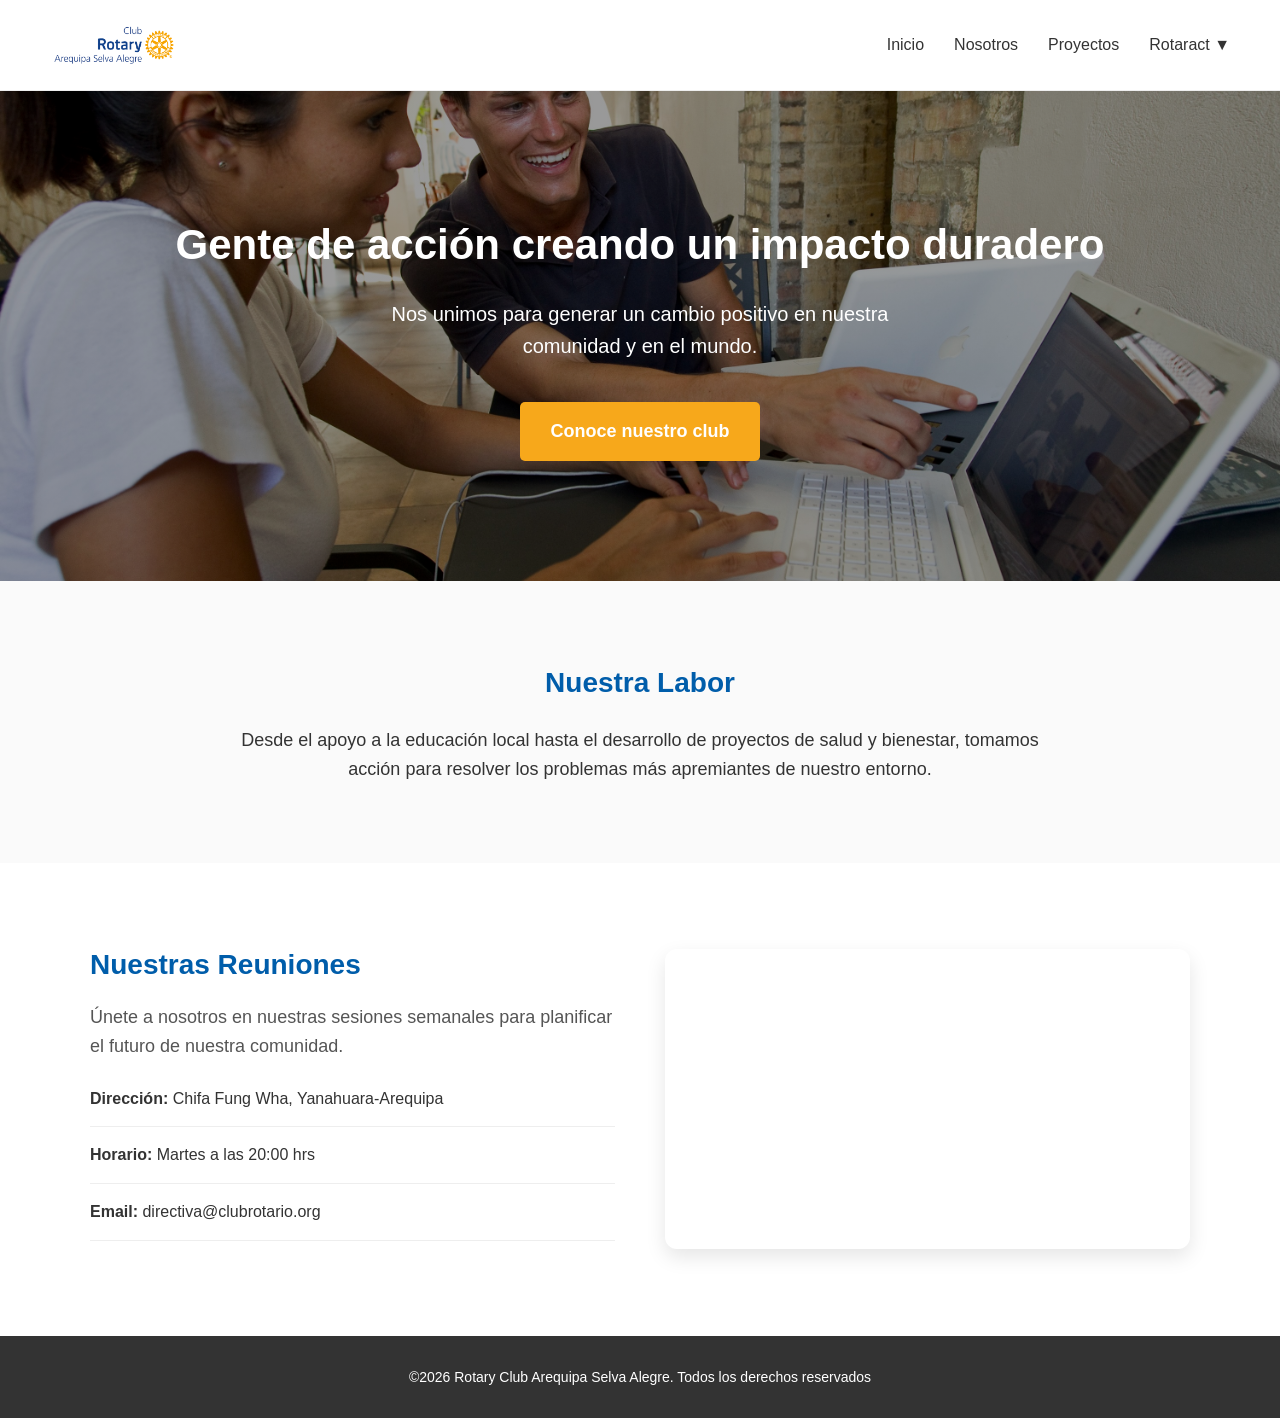
==== index.html @ f09d27ba "Add files via upload" ====
<!doctype html>
<html lang="es">
<head>
	<meta charset="utf-8">
	<meta name="viewport" content="width=device-width, initial-scale=1.0">
	<title>Rotary Club Arequipa Selva Alegre</title>
	<link rel="stylesheet" href="estilos.css">
</head>
<body>
	<header>
        <div class="logo">
            <a href="index.html">
                <img src="logo.png" alt="Logo Rotary Club Arequipa Selva Alegre">
            </a>
        </div>
        
        <input type="checkbox" id="menu-toggle" class="menu-toggle">
        <label for="menu-toggle" class="menu-icono">&#9776;</label>

        <nav>
            <ul>
                <li><a href="index.html">Inicio</a></li>
                <li><a href="nosotros.html">Nosotros</a></li>
                <li><a href="proyectos.html">Proyectos</a></li>
                
                <li class="dropdown">
                    <a href="#" class="dropbtn">Rotaract ▼</a>
                    <div class="dropdown-content">
                        <a href="rotaract-sa.html">Rotaract Selva Alegre</a>
                        <a href="rotaract-ak.html">Rotaract Arch Klumph</a>
                    </div>
                </li>
                
            </ul>
        </nav>
    </header>
	
	<main>
		<section class="hero">
			<h2>Gente de acción creando un impacto duradero</h2>
			<p>Nos unimos para generar un cambio positivo en nuestra comunidad y en el mundo.</p>
			<a href="nosotros.html" class="boton-primario">Conoce nuestro club</a>
		</section>
		<section class="resumen-labor">
			<h3>Nuestra Labor</h3>
			<p>Desde el apoyo a la educación local hasta el desarrollo de proyectos de salud y bienestar, tomamos acción para resolver los problemas más apremiantes de nuestro entorno.</p>
		</section>
		
		<section class="reuniones-inicio">
            <div class="contenedor-reuniones">
                
                <div class="datos-reunion">
                    <h3>Nuestras Reuniones</h3>
                  <p>Únete a nosotros en nuestras sesiones semanales para planificar el futuro de nuestra comunidad.</p>
<ul class="lista-datos-inicio">
          <li><strong>Dirección:</strong> Chifa Fung Wha, Yanahuara-Arequipa</li>
                        <li><strong>Horario:</strong> Martes a las 20:00 hrs</li>
                        <li><strong>Email:</strong> directiva@clubrotario.org</li>
                    </ul>
                </div>

                <div class="mapa-reunion">
                    <iframe src="https://www.google.com/maps/embed?pb=!1m18!1m12!1m3!1d239.22217844547308!2d-71.54793683254087!3d-16.3966232!2m3!1f0!2f0!3f0!3m2!1i1024!2i768!4f13.1!3m3!1m2!1s0x91424a5d5d6b7345%3A0x1a4f8e66a132d18f!2sChifa%20Fung%20Wha!5e0!3m2!1ses!2spe!4v1776012396137!5m2!1ses!2spe" width="100%" height="300" style="border:0;" allowfullscreen="" loading="lazy" referrerpolicy="no-referrer-when-downgrade"></iframe>
                </div>

            </div>
        </section>
	</main>
	
	<footer>
		<p>&copy;2026 Rotary Club Arequipa Selva Alegre. Todos los derechos reservados</p>
	</footer>
</body>
</html>
---- estilos.css ----
/* =========================================
   1. GLOBALES Y COMPONENTES BASE
   ========================================= */
* {
    margin: 0;
    padding: 0;
    box-sizing: border-box;
}

body {
    font-family: 'Helvetica Neue', Arial, sans-serif;
    color: #333333;
    background-color: #FFFFFF;
    line-height: 1.6;
}

/* Botón principal reutilizable en cualquier página */
.boton-primario {
    display: inline-block;
    background-color: #F7A81B; 
    color: #FFFFFF;
    text-decoration: none;
    padding: 15px 30px;
    font-size: 18px;
    font-weight: bold;
    border-radius: 5px;
    transition: background-color 0.3s;
}

.boton-primario:hover {
    background-color: #d98f14;
}

/* =========================================
   2. ENCABEZADO Y NAVEGACIÓN (Diseño PC)
   ========================================= */
header {
    background-color: #FFFFFF;
    padding: 20px 50px;
    display: flex;
    justify-content: space-between;
    align-items: center;
    border-bottom: 1px solid #EEEEEE;
}

.logo img {
    max-height: 50px;
    width: auto;
    display: block;
    transition: transform 0.3s ease;
}

.logo img:hover {
    transform: scale(1.05);
}

/* Menú principal */
nav ul {
    list-style: none;
    display: flex;
    gap: 30px;
}

nav ul li a {
    text-decoration: none;
    color: #333333;
    font-size: 16px;
    font-weight: 500;
    transition: color 0.3s;
}

nav ul li a:hover {
    color: #005DAA;
}

/* Menú Desplegable (Rotaract) */
.dropdown {
    position: relative;
    display: inline-block;
}

.dropbtn {
    cursor: pointer;
}

.dropdown-content {
    display: none;
    position: absolute;
    background-color: #FFFFFF;
    min-width: 240px;
    box-shadow: 0px 8px 20px rgba(0,0,0,0.1);
    border-radius: 8px;
    z-index: 10;
    top: 100%;
    left: 0;
    overflow: hidden;
}

.dropdown-content a {
    color: #333333;
    padding: 15px 20px;
    text-decoration: none;
    display: block;
    border-bottom: 1px solid #EEEEEE;
    font-size: 15px;
}

.dropdown-content a:hover {
    background-color: #F9F9F9;
    color: #005DAA;
}

.dropdown:hover .dropdown-content {
    display: block;
}

/* Ocultar elementos del menú hamburguesa en PC */
.menu-toggle {
    display: none !important; 
}

.menu-icono {
    display: none;
    font-size: 28px;
    cursor: pointer;
    color: #005DAA;
}

/* =========================================
   3. SECCIONES: PÁGINA DE INICIO
   ========================================= */
.hero {
    background-image: linear-gradient(rgba(0,0,0,0.4), rgba(0,0,0,0.4)), url('20110217_HT_014.JPG'); 
    background-size: cover;
    background-position: center;
    background-repeat: no-repeat;
    background-attachment: scroll;
    color: #FFFFFF;
    text-align: center;
    padding: 120px 20px;
}

.hero h2 {
    font-size: 42px;
    margin-bottom: 20px;
}

.hero p {
    font-size: 20px;
    margin-bottom: 40px;
    max-width: 600px;
    margin-left: auto;
    margin-right: auto;
}

.resumen-labor {
    text-align: center;
    padding: 80px 20px;
    background-color: #FAFAFA;
}

.resumen-labor h3 {
    color: #005DAA;
    font-size: 28px;
    margin-bottom: 20px;
}

.resumen-labor p {
    max-width: 800px;
    margin: 0 auto;
    font-size: 18px;
}

.reuniones-inicio {
    padding: 80px 20px;
    background-color: #FFFFFF;
}

.contenedor-reuniones {
    display: flex;
    gap: 50px;
    max-width: 1100px;
    margin: 0 auto;
    align-items: center;
}

.datos-reunion, .mapa-reunion {
    flex: 1;
}

.datos-reunion h3 {
    color: #005DAA;
    font-size: 28px;
    margin-bottom: 15px;
}

.datos-reunion p {
    font-size: 18px;
    color: #555555;
    margin-bottom: 25px;
}

.lista-datos-inicio {
    list-style: none;
}

.lista-datos-inicio li {
    font-size: 16px;
    color: #333333;
    margin-bottom: 15px;
    padding-bottom: 15px;
    border-bottom: 1px solid #EEEEEE;
}

.mapa-reunion iframe {
    border-radius: 12px;
    box-shadow: 0 8px 20px rgba(0,0,0,0.1);
    display: block;
}

/* =========================================
   4. SECCIONES: NOSOTROS Y ROTARACT
   ========================================= */
.encabezado-interno {
    background-color: #005DAA;
    color: #FFFFFF;
    text-align: center;
    padding: 60px 20px;
}

.encabezado-interno h2 {
    font-size: 36px;
    margin-bottom: 10px;
}

.contenido-texto {
    display: flex;
    gap: 50px;
    max-width: 1100px;
    margin: 60px auto;
    padding: 0 20px;
    align-items: center;
}

.columna {
    flex: 1;
}

.columna h3 {
    color: #005DAA;
    font-size: 28px;
    margin-bottom: 20px;
}

.columna p {
    font-size: 18px;
    margin-bottom: 20px;
    color: #555555;
}

.columna img {
    width: 100%;
    height: auto;
    border-radius: 8px;
    box-shadow: 0 10px 20px rgba(0,0,0,0.05);
}

/* =========================================
   5. SECCIONES: PROYECTOS (Cuadrícula)
   ========================================= */
.contenedor-proyectos {
    display: grid;
    grid-template-columns: repeat(auto-fit, minmax(300px, 1fr)); 
    gap: 40px;
    max-width: 1200px;
    margin: 60px auto;
    padding: 0 20px;
}

.tarjeta-proyecto {
    background-color: #FFFFFF;
    border-radius: 10px;
    overflow: hidden;
    box-shadow: 0 5px 15px rgba(0,0,0,0.08);
    transition: transform 0.3s ease, box-shadow 0.3s ease;
}

.tarjeta-proyecto:hover {
    transform: translateY(-10px);
    box-shadow: 0 15px 30px rgba(0,0,0,0.15);
}

.tarjeta-proyecto img {
    width: 100%;
    height: 220px;
    object-fit: cover;
    border-bottom: 4px solid #005DAA;
}

.info-proyecto {
    padding: 30px 25px;
}

.etiqueta-area {
    display: inline-block;
    background-color: #F7A81B;
    color: #FFFFFF;
    font-size: 12px;
    font-weight: bold;
    padding: 6px 12px;
    border-radius: 20px;
    text-transform: uppercase;
    letter-spacing: 1px;
    margin-bottom: 15px;
}

.info-proyecto h3 {
    color: #005DAA;
    font-size: 22px;
    margin-bottom: 15px;
    line-height: 1.3;
}

.info-proyecto p {
    color: #555555;
    font-size: 16px;
}

/* =========================================
   6. SECCIONES: CONTACTO (Histórico)
   ========================================= */
.contenedor-contacto {
    display: flex;
    gap: 60px;
    max-width: 1000px;
    margin: 80px auto;
    padding: 0 20px;
}

.info-contacto, .formulario-contacto {
    flex: 1;
}

.info-contacto h3 {
    color: #005DAA;
    font-size: 28px;
    margin-bottom: 20px;
}

.info-contacto p {
    font-size: 18px;
    color: #555555;
    margin-bottom: 30px;
}

.lista-datos {
    list-style: none;
}

.lista-datos li {
    font-size: 16px;
    color: #333333;
    margin-bottom: 15px;
    padding-bottom: 15px;
    border-bottom: 1px solid #EEEEEE;
}

.formulario-contacto {
    background-color: #FAFAFA;
    padding: 40px;
    border-radius: 10px;
    box-shadow: 0 5px 15px rgba(0,0,0,0.05);
}

.grupo-campo {
    margin-bottom: 25px;
}

.grupo-campo label {
    display: block;
    font-size: 14px;
    font-weight: bold;
    color: #333333;
    margin-bottom: 8px;
}

.grupo-campo input, 
.grupo-campo textarea {
    width: 100%;
    padding: 12px 15px;
    border: 1px solid #DDDDDD;
    border-radius: 5px;
    font-family: 'Helvetica Neue', Arial, sans-serif;
    font-size: 16px;
    color: #333333;
    transition: border-color 0.3s ease;
}

.grupo-campo input:focus, 
.grupo-campo textarea:focus {
    outline: none;
    border-color: #005DAA;
}

.formulario-contacto button {
    width: 100%;
    cursor: pointer;
    border: none;
    padding: 18px;
}

/* =========================================
   7. PIE DE PÁGINA
   ========================================= */
footer {
    text-align: center;
    padding: 30px 20px;
    background-color: #333333;
    color: #FFFFFF;
    font-size: 14px;
}


/* =========================================
   8. DISEÑO RESPONSIVO (SIEMPRE AL FINAL)
   ========================================= */

/* A. Ajustes para Tablets (Max 768px) */
@media (max-width: 768px) {
    .contenido-texto {
        flex-direction: column;
        gap: 30px;
    }
}

/* B. Ajustes para Celulares (Max 600px) */
@media (max-width: 600px) {
    
    /* Encabezado y Menú Hamburguesa */
    header {
        flex-wrap: wrap;
        padding: 15px 20px;
    }

    .menu-icono {
        display: block; 
    }

    nav {
        display: none !important; 
        width: 100%; 
        margin-top: 15px;
    }

    .menu-toggle:checked ~ nav {
        display: block !important; 
    }

    nav ul {
        flex-direction: column; 
        gap: 0;
    }

    nav ul li a {
        display: block;
        padding: 15px;
        background-color: #F9F9F9;
        border-bottom: 1px solid #EEEEEE;
        text-align: center;
    }

    /* Submenú Desplegable en Móvil */
    .dropdown-content {
        position: relative; 
        box-shadow: none;
        background-color: #F1F1F1; 
        width: 100%;
    }
    .dropdown:hover .dropdown-content {
        display: block; 
    }

    /* Ajustes generales de texto y espacios */
    .hero { padding: 60px 20px; }
    .hero h2 { font-size: 30px; }
    .hero p { font-size: 16px; }
    
    .encabezado-interno { padding: 40px 20px; }
    .encabezado-interno h2 { font-size: 26px; }
    
    .contenedor-contacto { flex-direction: column; gap: 40px; margin: 40px auto; }
    .formulario-contacto { padding: 20px; }
    
    .contenedor-reuniones {
        flex-direction: column; 
        gap: 40px;
    }
}
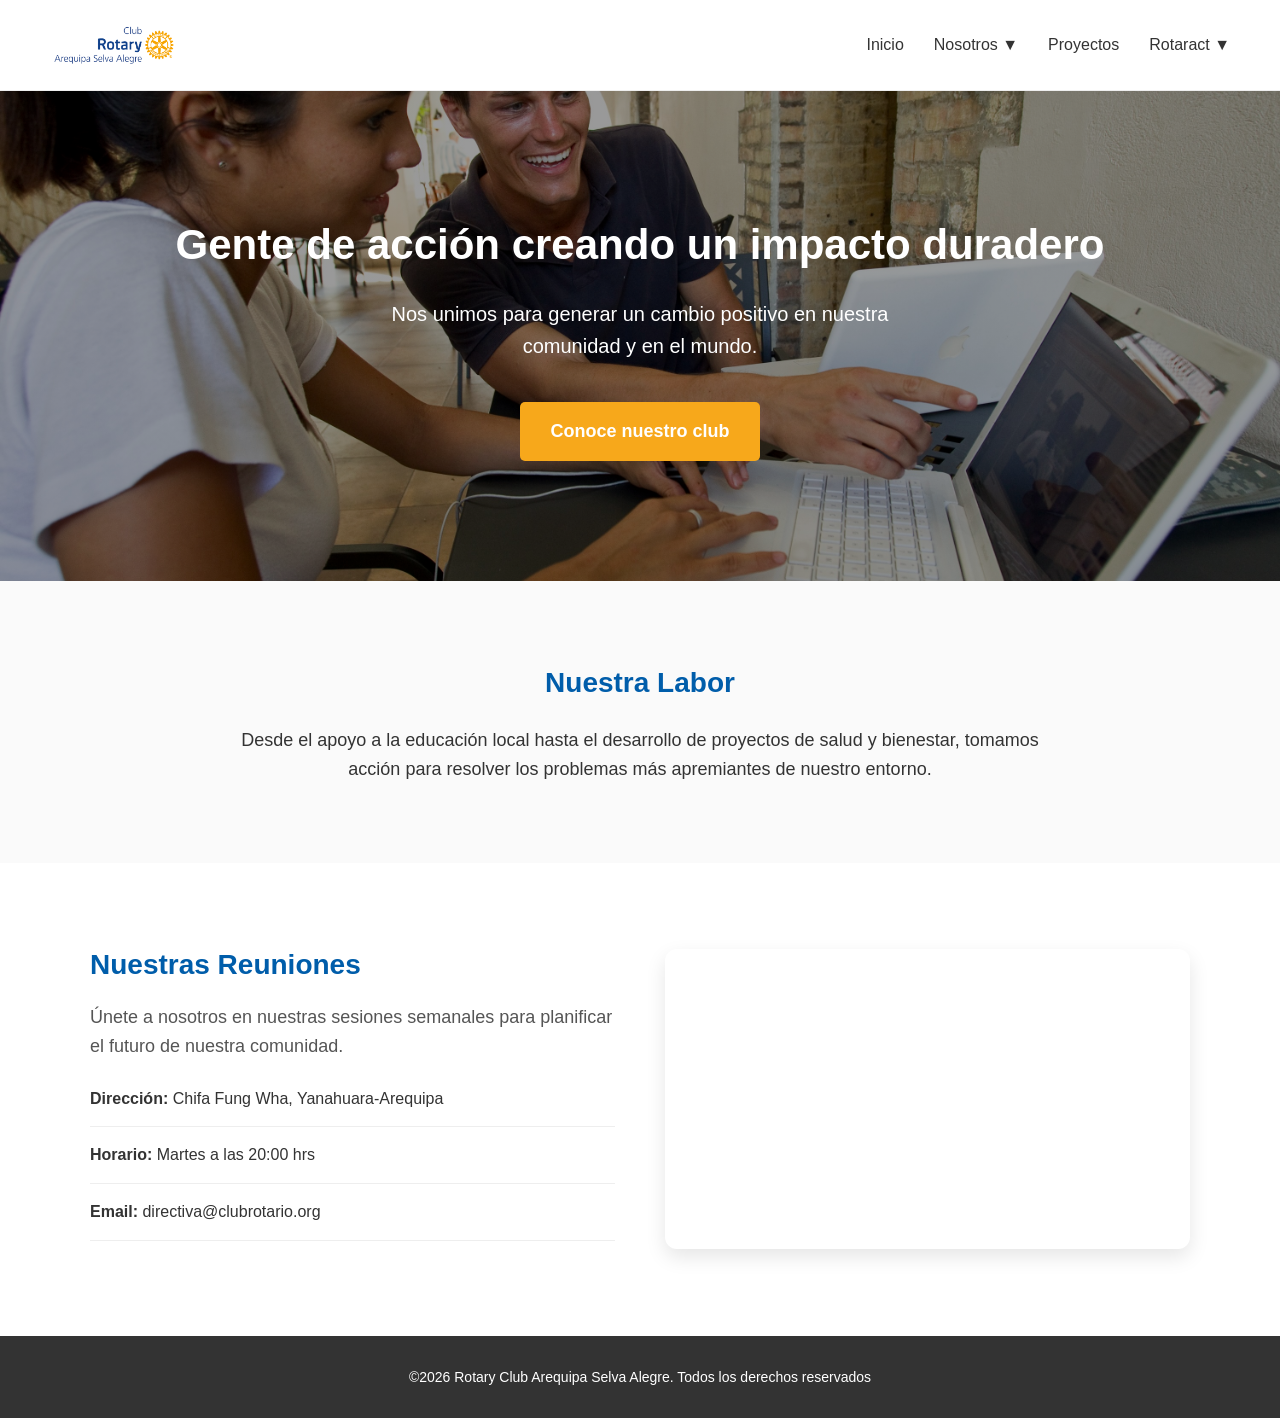
==== commit b4bef26d: "Add files via upload" ====
--- a/index.html
+++ b/index.html
@@ -18,21 +18,28 @@
         <label for="menu-toggle" class="menu-icono">&#9776;</label>
 
         <nav>
-            <ul>
-                <li><a href="index.html">Inicio</a></li>
-                <li><a href="nosotros.html">Nosotros</a></li>
-                <li><a href="proyectos.html">Proyectos</a></li>
-                
-                <li class="dropdown">
-                    <a href="#" class="dropbtn">Rotaract ▼</a>
-                    <div class="dropdown-content">
-                        <a href="rotaract-sa.html">Rotaract Selva Alegre</a>
-                        <a href="rotaract-ak.html">Rotaract Arch Klumph</a>
-                    </div>
-                </li>
-                
-            </ul>
-        </nav>
+    <ul>
+        <li><a href="index.html">Inicio</a></li>
+        
+        <li class="dropdown">
+            <a href="#" class="dropbtn">Nosotros ▼</a>
+            <div class="dropdown-content">
+                <a href="nosotros.html">Nuestra Historia</a>
+                <a href="hall-presidentes.html">Hall de Presidentes</a>
+            </div>
+        </li>
+
+        <li><a href="proyectos.html">Proyectos</a></li>
+        
+        <li class="dropdown">
+            <a href="#" class="dropbtn">Rotaract ▼</a>
+            <div class="dropdown-content">
+                <a href="rotaract-sa.html">Rotaract Selva Alegre</a>
+                <a href="rotaract-ak.html">Rotaract Arch Klumph</a>
+            </div>
+        </li>
+    </ul>
+</nav>
     </header>
 	
 	<main>
--- a/estilos.css
+++ b/estilos.css
@@ -73,7 +73,7 @@
     color: #005DAA;
 }
 
-/* Menú Desplegable (Rotaract) */
+/* Menú Desplegable */
 .dropdown {
     position: relative;
     display: inline-block;
@@ -83,17 +83,27 @@
     cursor: pointer;
 }
 
+/* Estilo base para todos los desplegables */
 .dropdown-content {
     display: none;
     position: absolute;
     background-color: #FFFFFF;
-    min-width: 240px;
+    min-width: 220px;
     box-shadow: 0px 8px 20px rgba(0,0,0,0.1);
     border-radius: 8px;
     z-index: 10;
     top: 100%;
+    overflow: hidden;
+}
+
+/* El primero (Nosotros) se alinea a la izquierda de su botón */
+.dropdown:nth-of-type(1) .dropdown-content {
     left: 0;
-    overflow: hidden;
+}
+
+/* El último (Rotaract) se alinea a la derecha de su botón para no salirse de la pantalla */
+.dropdown:last-of-type .dropdown-content {
+    right: 0;
 }
 
 .dropdown-content a {
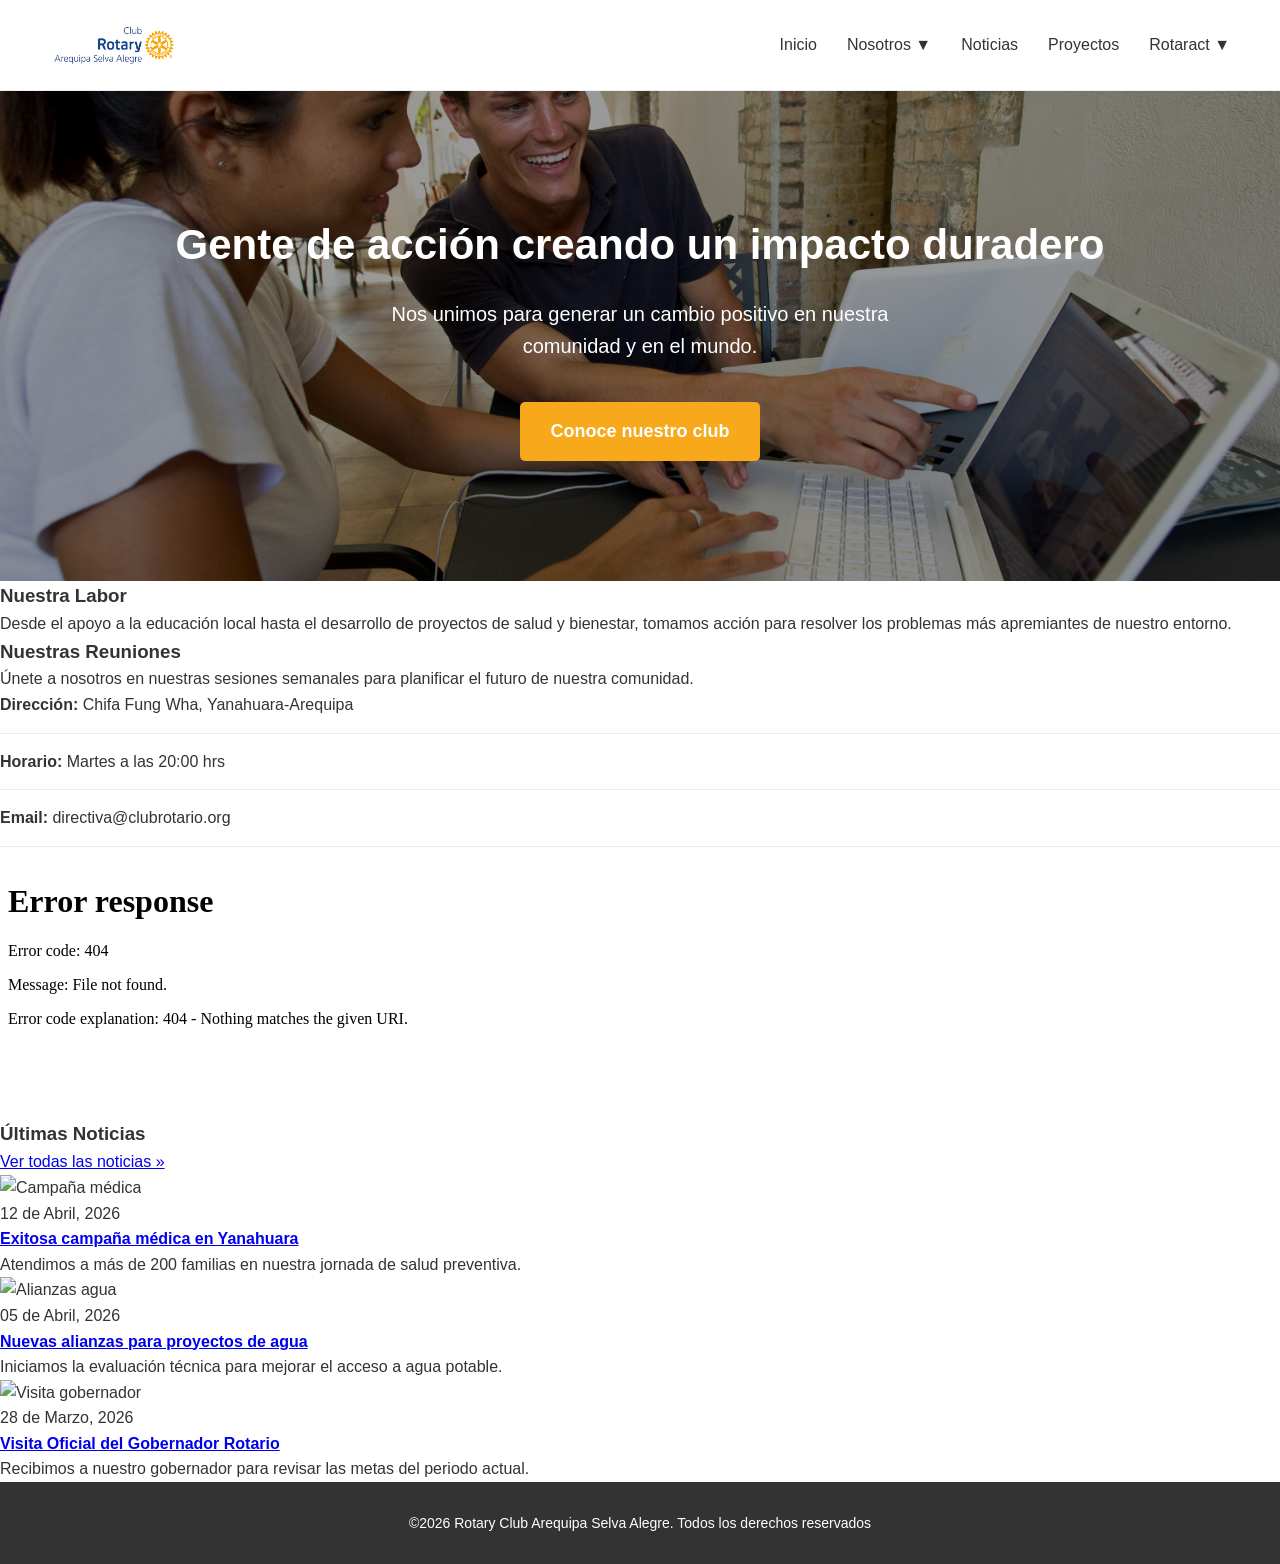
==== commit a79293c1: "Add files via upload" ====
--- a/index.html
+++ b/index.html
@@ -15,31 +15,31 @@
         </div>
         
         <input type="checkbox" id="menu-toggle" class="menu-toggle">
-        <label for="menu-toggle" class="menu-icono">&#9776;</label>
+        <label for="menu-toggle" class="menu-icono">☰</label>
 
         <nav>
-    <ul>
-        <li><a href="index.html">Inicio</a></li>
-        
-        <li class="dropdown">
-            <a href="#" class="dropbtn">Nosotros ▼</a>
-            <div class="dropdown-content">
-                <a href="nosotros.html">Nuestra Historia</a>
-                <a href="hall-presidentes.html">Hall de Presidentes</a>
-            </div>
-        </li>
-
-        <li><a href="proyectos.html">Proyectos</a></li>
-        
-        <li class="dropdown">
-            <a href="#" class="dropbtn">Rotaract ▼</a>
-            <div class="dropdown-content">
-                <a href="rotaract-sa.html">Rotaract Selva Alegre</a>
-                <a href="rotaract-ak.html">Rotaract Arch Klumph</a>
-            </div>
-        </li>
-    </ul>
-</nav>
+            <ul>
+                <li><a href="index.html">Inicio</a></li>
+                
+                <li class="dropdown">
+                    <a href="#" class="dropbtn">Nosotros ▼</a>
+                    <div class="dropdown-content">
+                        <a href="nosotros.html">Nuestra Historia</a>
+                        <a href="hall-presidentes.html">Hall de Presidentes</a>
+                    </div>
+                </li>
+                <li><a href="noticias.html">Noticias</a></li>
+                <li><a href="proyectos.html">Proyectos</a></li>
+                
+                <li class="dropdown">
+                    <a href="#" class="dropbtn">Rotaract ▼</a>
+                    <div class="dropdown-content">
+                        <a href="rotaract-sa.html">Rotaract Selva Alegre</a>
+                        <a href="rotaract-ak.html">Rotaract Arch Klumph</a>
+                    </div>
+                </li>
+            </ul>
+        </nav>
     </header>
 	
 	<main>
@@ -48,34 +48,75 @@
 			<p>Nos unimos para generar un cambio positivo en nuestra comunidad y en el mundo.</p>
 			<a href="nosotros.html" class="boton-primario">Conoce nuestro club</a>
 		</section>
-		<section class="resumen-labor">
-			<h3>Nuestra Labor</h3>
-			<p>Desde el apoyo a la educación local hasta el desarrollo de proyectos de salud y bienestar, tomamos acción para resolver los problemas más apremiantes de nuestro entorno.</p>
+
+		<section class="seccion-dividida">
+			
+			<aside class="columna-izq">
+				
+				<div class="bloque-info">
+					<h3>Nuestra Labor</h3>
+					<p>Desde el apoyo a la educación local hasta el desarrollo de proyectos de salud y bienestar, tomamos acción para resolver los problemas más apremiantes de nuestro entorno.</p>
+				</div>
+				
+				<div class="bloque-info">
+					<h3>Nuestras Reuniones</h3>
+					<p>Únete a nosotros en nuestras sesiones semanales para planificar el futuro de nuestra comunidad.</p>
+					<ul class="lista-datos-inicio">
+						<li><strong>Dirección:</strong> Chifa Fung Wha, Yanahuara-Arequipa</li>
+						<li><strong>Horario:</strong> Martes a las 20:00 hrs</li>
+						<li><strong>Email:</strong> directiva@clubrotario.org</li>
+					</ul>
+					<div class="mapa-pequeno">
+						<iframe src="TU_CODIGO_DE_GOOGLE_MAPS_AQUÍ" width="100%" height="250" style="border:0;" allowfullscreen="" loading="lazy" referrerpolicy="no-referrer-when-downgrade"></iframe>
+					</div>
+				</div>
+
+			</aside>
+
+			<div class="columna-der">
+				
+				<div class="encabezado-noticias">
+					<h3>Últimas Noticias</h3>
+					<a href="noticias.html" class="enlace-ver-mas">Ver todas las noticias »</a>
+				</div>
+				
+				<div class="lista-noticias-inicio">
+					
+					<article class="tarjeta-noticia-horizontal">
+						<img src="imagenes/noticia1.jpg" alt="Campaña médica">
+						<div class="info-noticia">
+							<span class="fecha-noticia">12 de Abril, 2026</span>
+							<h4><a href="noticias.html">Exitosa campaña médica en Yanahuara</a></h4>
+							<p>Atendimos a más de 200 familias en nuestra jornada de salud preventiva.</p>
+						</div>
+					</article>
+
+					<article class="tarjeta-noticia-horizontal">
+						<img src="imagenes/noticia2.jpg" alt="Alianzas agua">
+						<div class="info-noticia">
+							<span class="fecha-noticia">05 de Abril, 2026</span>
+							<h4><a href="noticias.html">Nuevas alianzas para proyectos de agua</a></h4>
+							<p>Iniciamos la evaluación técnica para mejorar el acceso a agua potable.</p>
+						</div>
+					</article>
+
+                    <article class="tarjeta-noticia-horizontal">
+						<img src="imagenes/noticia3.jpg" alt="Visita gobernador">
+						<div class="info-noticia">
+							<span class="fecha-noticia">28 de Marzo, 2026</span>
+							<h4><a href="noticias.html">Visita Oficial del Gobernador Rotario</a></h4>
+							<p>Recibimos a nuestro gobernador para revisar las metas del periodo actual.</p>
+						</div>
+					</article>
+
+				</div>
+			</div>
+			
 		</section>
-		
-		<section class="reuniones-inicio">
-            <div class="contenedor-reuniones">
-                
-                <div class="datos-reunion">
-                    <h3>Nuestras Reuniones</h3>
-                  <p>Únete a nosotros en nuestras sesiones semanales para planificar el futuro de nuestra comunidad.</p>
-<ul class="lista-datos-inicio">
-          <li><strong>Dirección:</strong> Chifa Fung Wha, Yanahuara-Arequipa</li>
-                        <li><strong>Horario:</strong> Martes a las 20:00 hrs</li>
-                        <li><strong>Email:</strong> directiva@clubrotario.org</li>
-                    </ul>
-                </div>
-
-                <div class="mapa-reunion">
-                    <iframe src="https://www.google.com/maps/embed?pb=!1m18!1m12!1m3!1d239.22217844547308!2d-71.54793683254087!3d-16.3966232!2m3!1f0!2f0!3f0!3m2!1i1024!2i768!4f13.1!3m3!1m2!1s0x91424a5d5d6b7345%3A0x1a4f8e66a132d18f!2sChifa%20Fung%20Wha!5e0!3m2!1ses!2spe!4v1776012396137!5m2!1ses!2spe" width="100%" height="300" style="border:0;" allowfullscreen="" loading="lazy" referrerpolicy="no-referrer-when-downgrade"></iframe>
-                </div>
-
-            </div>
-        </section>
 	</main>
 	
 	<footer>
-		<p>&copy;2026 Rotary Club Arequipa Selva Alegre. Todos los derechos reservados</p>
+		<p>©2026 Rotary Club Arequipa Selva Alegre. Todos los derechos reservados</p>
 	</footer>
 </body>
-</html>
+</html>
--- a/estilos.css
+++ b/estilos.css
@@ -99,11 +99,13 @@
 /* El primero (Nosotros) se alinea a la izquierda de su botón */
 .dropdown:nth-of-type(1) .dropdown-content {
     left: 0;
+    right: auto;
 }
 
 /* El último (Rotaract) se alinea a la derecha de su botón para no salirse de la pantalla */
 .dropdown:last-of-type .dropdown-content {
     right: 0;
+    left: auto;
 }
 
 .dropdown-content a {
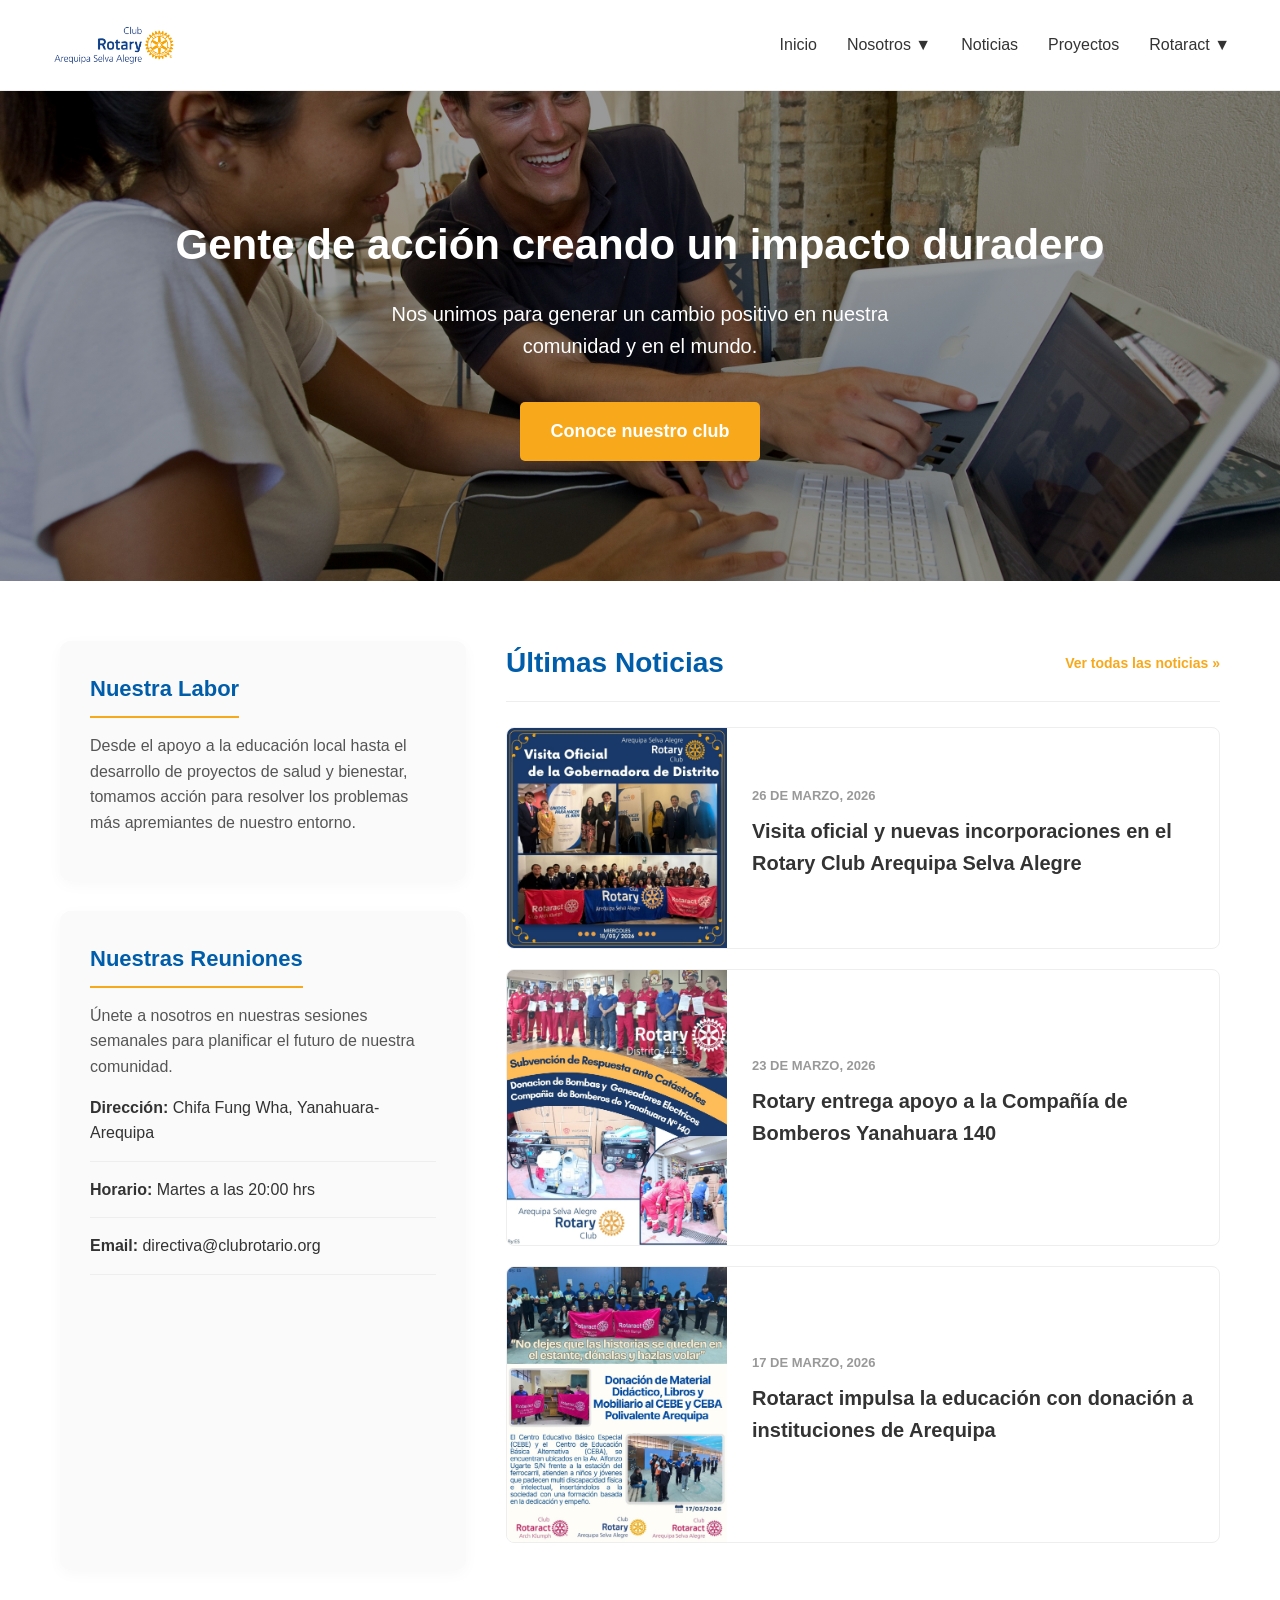
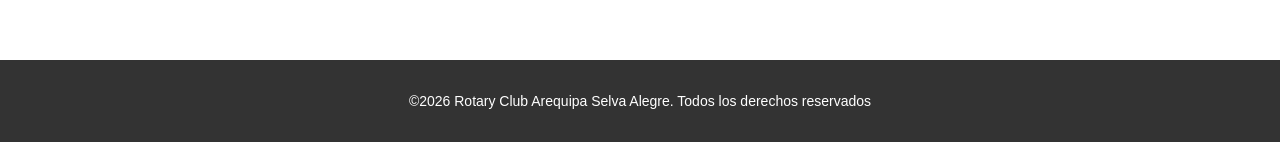
==== commit cceb3f70: "Add files via upload" ====
--- a/index.html
+++ b/index.html
@@ -67,7 +67,7 @@
 						<li><strong>Email:</strong> directiva@clubrotario.org</li>
 					</ul>
 					<div class="mapa-pequeno">
-						<iframe src="TU_CODIGO_DE_GOOGLE_MAPS_AQUÍ" width="100%" height="250" style="border:0;" allowfullscreen="" loading="lazy" referrerpolicy="no-referrer-when-downgrade"></iframe>
+						<iframe src="https://maps.google.com/maps?q=Chifa+Fung+Wha,+Yanahuara,+Arequipa&output=embed" width="100%" height="250" style="border:0;" allowfullscreen="" loading="lazy" referrerpolicy="no-referrer-when-downgrade"></iframe>
 					</div>
 				</div>
 
@@ -83,29 +83,26 @@
 				<div class="lista-noticias-inicio">
 					
 					<article class="tarjeta-noticia-horizontal">
-						<img src="imagenes/noticia1.jpg" alt="Campaña médica">
+						<img src="noticia1.jpg" alt="Campaña médica">
 						<div class="info-noticia">
-							<span class="fecha-noticia">12 de Abril, 2026</span>
-							<h4><a href="noticias.html">Exitosa campaña médica en Yanahuara</a></h4>
-							<p>Atendimos a más de 200 familias en nuestra jornada de salud preventiva.</p>
+							<span class="fecha-noticia">26 de Marzo, 2026</span>
+							<h4><a href="noticias.html">Visita oficial y nuevas incorporaciones en el Rotary Club Arequipa Selva Alegre</a></h4>
 						</div>
 					</article>
 
 					<article class="tarjeta-noticia-horizontal">
-						<img src="imagenes/noticia2.jpg" alt="Alianzas agua">
+						<img src="noticia2.jpg" alt="Alianzas agua">
 						<div class="info-noticia">
-							<span class="fecha-noticia">05 de Abril, 2026</span>
-							<h4><a href="noticias.html">Nuevas alianzas para proyectos de agua</a></h4>
-							<p>Iniciamos la evaluación técnica para mejorar el acceso a agua potable.</p>
+							<span class="fecha-noticia">23 de Marzo, 2026</span>
+							<h4><a href="noticias.html">Rotary entrega apoyo a la Compañía de Bomberos Yanahuara 140</a></h4>
 						</div>
 					</article>
 
                     <article class="tarjeta-noticia-horizontal">
-						<img src="imagenes/noticia3.jpg" alt="Visita gobernador">
+						<img src="noticia3.jpg" alt="Visita gobernador">
 						<div class="info-noticia">
-							<span class="fecha-noticia">28 de Marzo, 2026</span>
-							<h4><a href="noticias.html">Visita Oficial del Gobernador Rotario</a></h4>
-							<p>Recibimos a nuestro gobernador para revisar las metas del periodo actual.</p>
+							<span class="fecha-noticia">17 de Marzo, 2026</span>
+							<h4><a href="noticias.html">Rotaract impulsa la educación con donación a instituciones de Arequipa</a></h4>
 						</div>
 					</article>
 
--- a/estilos.css
+++ b/estilos.css
@@ -230,6 +230,115 @@
     display: block;
 }
 
+/* ESTILOS DE LA NUEVA SECCIÓN DIVIDIDA Y NOTICIAS */
+.seccion-dividida {
+    display: flex;
+    gap: 40px;
+    max-width: 1200px;
+    margin: 60px auto;
+    padding: 0 20px;
+    align-items: flex-start;
+}
+
+.columna-izq {
+    flex: 0 0 35%;
+}
+
+.bloque-info {
+    background-color: #FAFAFA;
+    padding: 30px;
+    border-radius: 10px;
+    margin-bottom: 30px;
+    box-shadow: 0 4px 15px rgba(0,0,0,0.03);
+}
+
+.bloque-info h3 {
+    color: #005DAA;
+    font-size: 22px;
+    margin-bottom: 15px;
+    border-bottom: 2px solid #F7A81B;
+    padding-bottom: 10px;
+    display: inline-block;
+}
+
+.bloque-info p { color: #555555; margin-bottom: 15px;}
+.mapa-pequeno iframe { border-radius: 8px; margin-top: 10px; display: block;}
+
+.columna-der {
+    flex: 1;
+}
+
+.encabezado-noticias {
+    display: flex;
+    justify-content: space-between;
+    align-items: center;
+    margin-bottom: 25px;
+    border-bottom: 1px solid #EEEEEE;
+    padding-bottom: 15px;
+}
+
+.encabezado-noticias h3 {
+    color: #005DAA;
+    font-size: 28px;
+}
+
+.enlace-ver-mas {
+    color: #F7A81B;
+    font-weight: bold;
+    text-decoration: none;
+    font-size: 14px;
+    transition: color 0.3s;
+}
+.enlace-ver-mas:hover { color: #d98f14; }
+
+.tarjeta-noticia-horizontal {
+    display: flex;
+    background: #FFFFFF;
+    border-radius: 8px;
+    overflow: hidden;
+    margin-bottom: 20px;
+    border: 1px solid #EEEEEE;
+    transition: transform 0.3s, box-shadow 0.3s;
+}
+
+.tarjeta-noticia-horizontal:hover {
+    transform: translateX(5px);
+    box-shadow: 0 8px 20px rgba(0,0,0,0.08);
+    border-left: 4px solid #005DAA;
+}
+
+.tarjeta-noticia-horizontal img {
+    width: 220px;
+    object-fit: cover;
+}
+
+.info-noticia {
+    padding: 25px;
+    display: flex;
+    flex-direction: column;
+    justify-content: center;
+}
+
+.fecha-noticia {
+    color: #999999;
+    font-size: 13px;
+    font-weight: bold;
+    text-transform: uppercase;
+    margin-bottom: 8px;
+}
+
+.info-noticia h4 { margin-bottom: 10px; }
+
+.info-noticia h4 a {
+    color: #333333;
+    text-decoration: none;
+    font-size: 20px;
+    transition: color 0.3s;
+}
+
+.info-noticia h4 a:hover { color: #005DAA; }
+.info-noticia p { color: #666666; font-size: 15px; }
+
 /* =========================================
    4. SECCIONES: NOSOTROS Y ROTARACT
    ========================================= */
@@ -432,16 +541,91 @@
     font-size: 14px;
 }
 
+/* =========================================
+   EFECTO LIGHTBOX (Imágenes grandes al hacer clic)
+   ========================================= */
+
+/* Hace que el cursor cambie a una "manito" para que la gente sepa que se puede tocar */
+.img-clic {
+    cursor: pointer;
+    transition: opacity 0.3s;
+}
+
+.img-clic:hover {
+    opacity: 0.8; /* Se aclara un poquito al pasar el mouse */
+}
+
+/* El fondo oscuro que cubre toda la pantalla */
+.modal {
+    display: none; /* Oculto por defecto, el JavaScript lo mostrará */
+    position: fixed;
+    z-index: 1000; /* Asegura que esté por encima del menú y todo lo demás */
+    padding-top: 60px;
+    left: 0;
+    top: 0;
+    width: 100%;
+    height: 100%;
+    background-color: rgba(0,0,0,0.85); /* Negro casi transparente */
+}
+
+/* La imagen ampliada en el centro */
+.modal-contenido {
+    margin: auto;
+    display: block;
+    max-width: 90%;
+    max-height: 85vh; /* Evita que la foto sea más alta que tu pantalla */
+    border-radius: 8px;
+    box-shadow: 0 5px 25px rgba(0,0,0,0.5);
+    animation: zoom 0.3s; /* Efecto suave de aparición */
+}
+
+/* Animación para que la foto "salte" hacia ti */
+@keyframes zoom {
+    from {transform: scale(0.1)} 
+    to {transform: scale(1)}
+}
+
+/* El botón de la "X" para cerrar */
+.cerrar-modal {
+    position: absolute;
+    top: 20px;
+    right: 35px;
+    color: #FFFFFF;
+    font-size: 45px;
+    font-weight: bold;
+    cursor: pointer;
+    transition: color 0.3s;
+}
+
+.cerrar-modal:hover {
+    color: #F7A81B; /* Oro Rotary al pasar el mouse */
+}
 
 /* =========================================
    8. DISEÑO RESPONSIVO (SIEMPRE AL FINAL)
    ========================================= */
 
-/* A. Ajustes para Tablets (Max 768px) */
-@media (max-width: 768px) {
+/* A. Ajustes para Tablets (Max 900px) */
+@media (max-width: 900px) {
     .contenido-texto {
         flex-direction: column;
         gap: 30px;
+    }
+
+    /* ¡NUEVO! Ajuste de la sección dividida y noticias para tablets y móviles */
+    .seccion-dividida {
+        flex-direction: column;
+    }
+    .columna-izq, .columna-der {
+        flex: 1;
+        width: 100%;
+    }
+    .tarjeta-noticia-horizontal {
+        flex-direction: column;
+    }
+    .tarjeta-noticia-horizontal img {
+        width: 100%;
+        height: 250px;
     }
 }
 
@@ -507,4 +691,11 @@
         flex-direction: column; 
         gap: 40px;
     }
+	
+	/* Ajustes del Lightbox para celular */
+    .cerrar-modal {
+        top: 10px;
+        right: 20px;
+        font-size: 35px;
+    }
 }
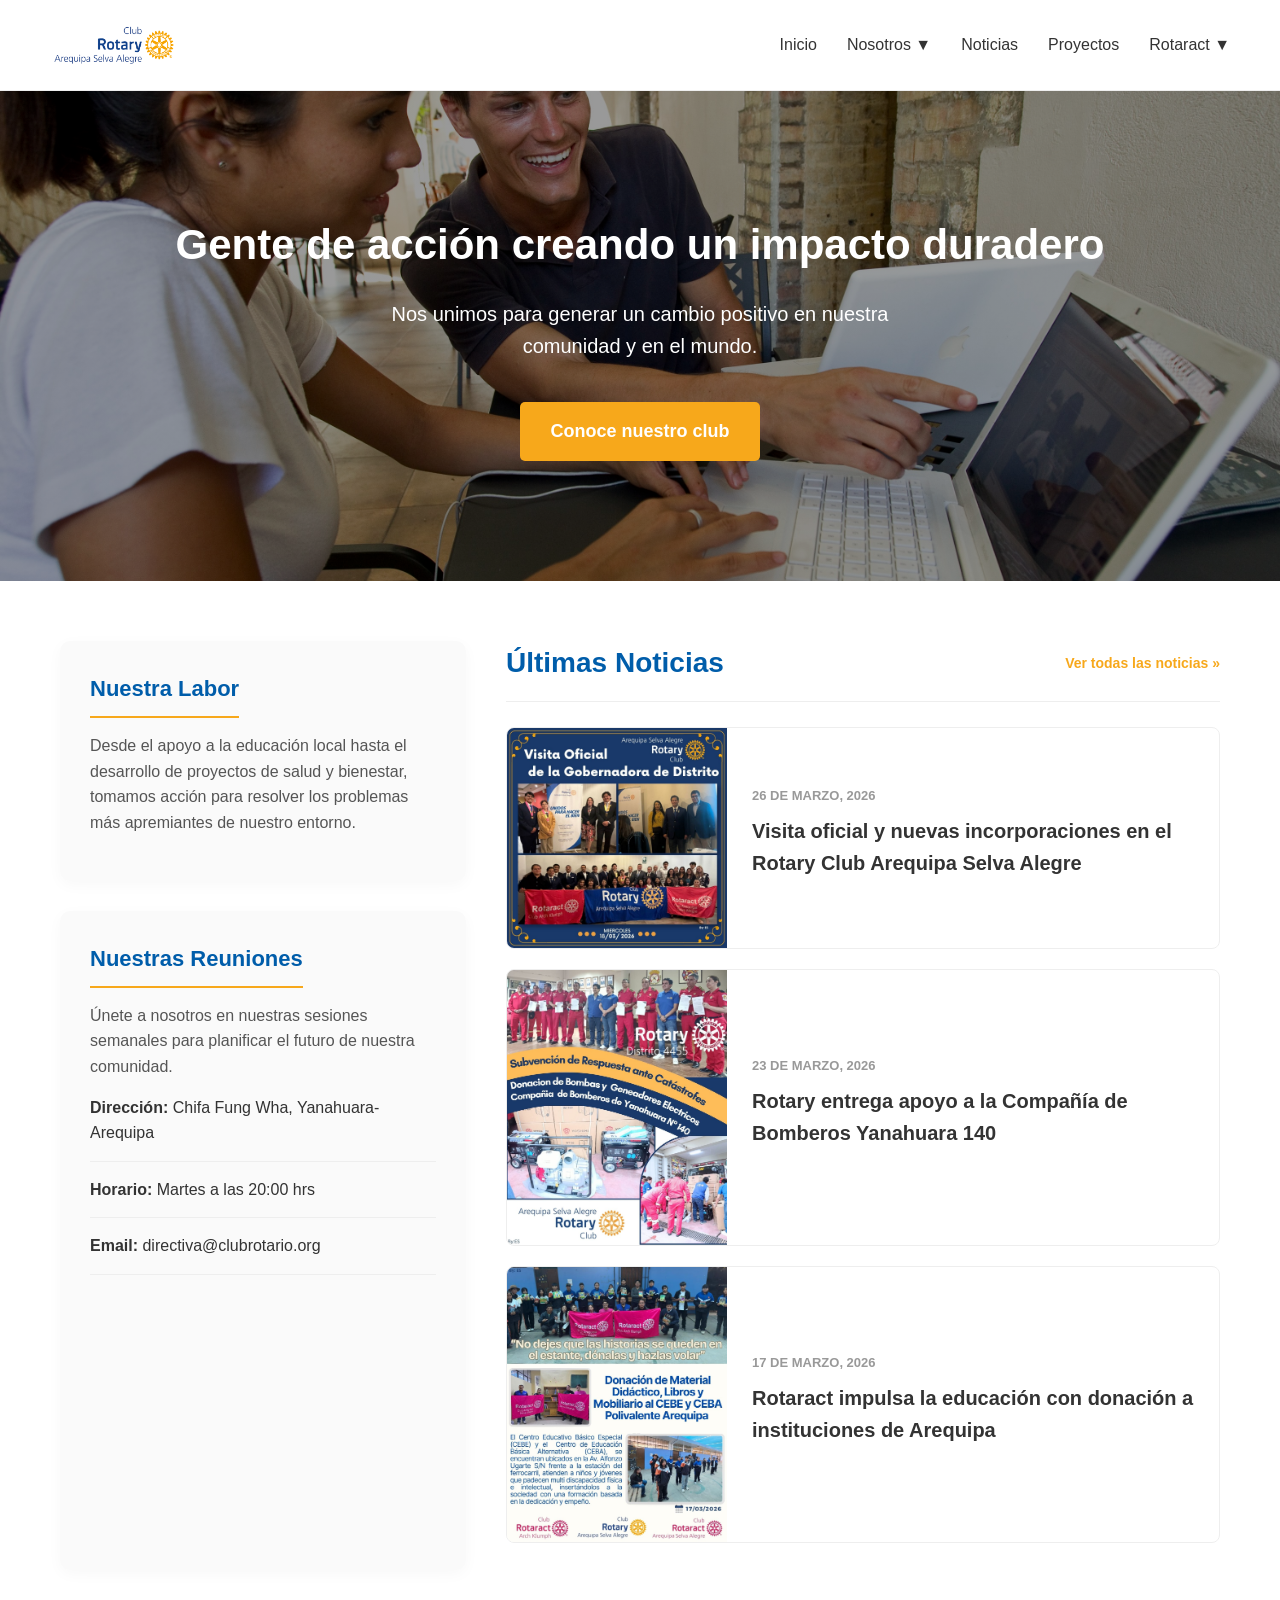
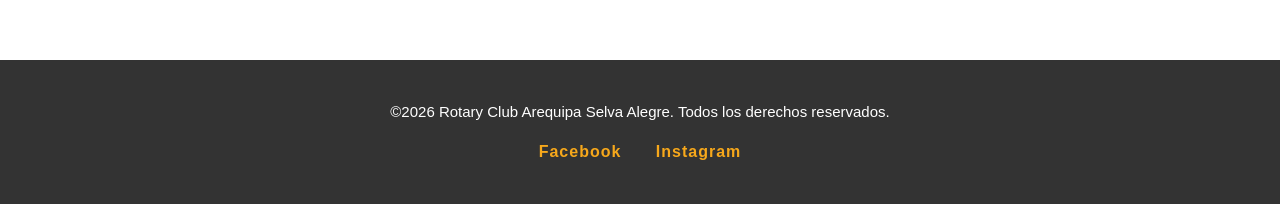
==== commit c1d248d4: "Add files via upload" ====
--- a/index.html
+++ b/index.html
@@ -4,7 +4,10 @@
 	<meta charset="utf-8">
 	<meta name="viewport" content="width=device-width, initial-scale=1.0">
 	<title>Rotary Club Arequipa Selva Alegre</title>
+	
 	<link rel="stylesheet" href="estilos.css">
+	
+	<link rel="icon" href="rueda.png" type="image/png">
 </head>
 <body>
 	<header>
@@ -112,8 +115,14 @@
 		</section>
 	</main>
 	
-	<footer>
-		<p>©2026 Rotary Club Arequipa Selva Alegre. Todos los derechos reservados</p>
-	</footer>
+<footer>
+		<div class="footer-contenido">
+			<p>©2026 Rotary Club Arequipa Selva Alegre. Todos los derechos reservados.</p>
+			<div class="redes-sociales">
+				<a href="https://www.facebook.com/people/Rotary-Club-Arequipa-Selva-Alegre/100064563797551/" target="_blank">Facebook</a>
+				<a href="https://www.instagram.com/rotary_arequipa_selva_alegre/" target="_blank">Instagram</a>
+			</div>
+		</div>
+</footer>
 </body>
 </html>
--- a/estilos.css
+++ b/estilos.css
@@ -12,6 +12,23 @@
     color: #333333;
     background-color: #FFFFFF;
     line-height: 1.6;
+}
+
+/* MEJORA: Animación de aparición suave */
+@keyframes aparecerSuave {
+    from {
+        opacity: 0;
+        transform: translateY(25px); /* Empieza un poquito más abajo */
+    }
+    to {
+        opacity: 1;
+        transform: translateY(0); /* Sube a su posición normal */
+    }
+}
+
+/* Le aplicamos la magia a todo el contenido principal de la página */
+main {
+    animation: aparecerSuave 0.8s ease-out forwards;
 }
 
 /* Botón principal reutilizable en cualquier página */
@@ -531,14 +548,42 @@
 }
 
 /* =========================================
-   7. PIE DE PÁGINA
+   7. PIE DE PÁGINA (CON REDES SOCIALES)
    ========================================= */
 footer {
-    text-align: center;
-    padding: 30px 20px;
     background-color: #333333;
     color: #FFFFFF;
-    font-size: 14px;
+    padding: 40px 20px;
+    text-align: center;
+}
+
+.footer-contenido {
+    max-width: 800px;
+    margin: 0 auto;
+}
+
+.footer-contenido p {
+    font-size: 15px;
+}
+
+.redes-sociales {
+    margin-top: 15px;
+}
+
+.redes-sociales a {
+    display: inline-block;
+    color: #F7A81B; /* Oro Rotary */
+    text-decoration: none;
+    margin: 0 15px;
+    font-weight: bold;
+    font-size: 16px;
+    letter-spacing: 1px;
+    transition: color 0.3s, transform 0.3s;
+}
+
+.redes-sociales a:hover {
+    color: #FFFFFF; /* Se vuelve blanco al pasar el mouse */
+    transform: translateY(-3px); /* Da un pequeño saltito */
 }
 
 /* =========================================
@@ -691,8 +736,8 @@
         flex-direction: column; 
         gap: 40px;
     }
-	
-	/* Ajustes del Lightbox para celular */
+    
+    /* Ajustes del Lightbox para celular */
     .cerrar-modal {
         top: 10px;
         right: 20px;
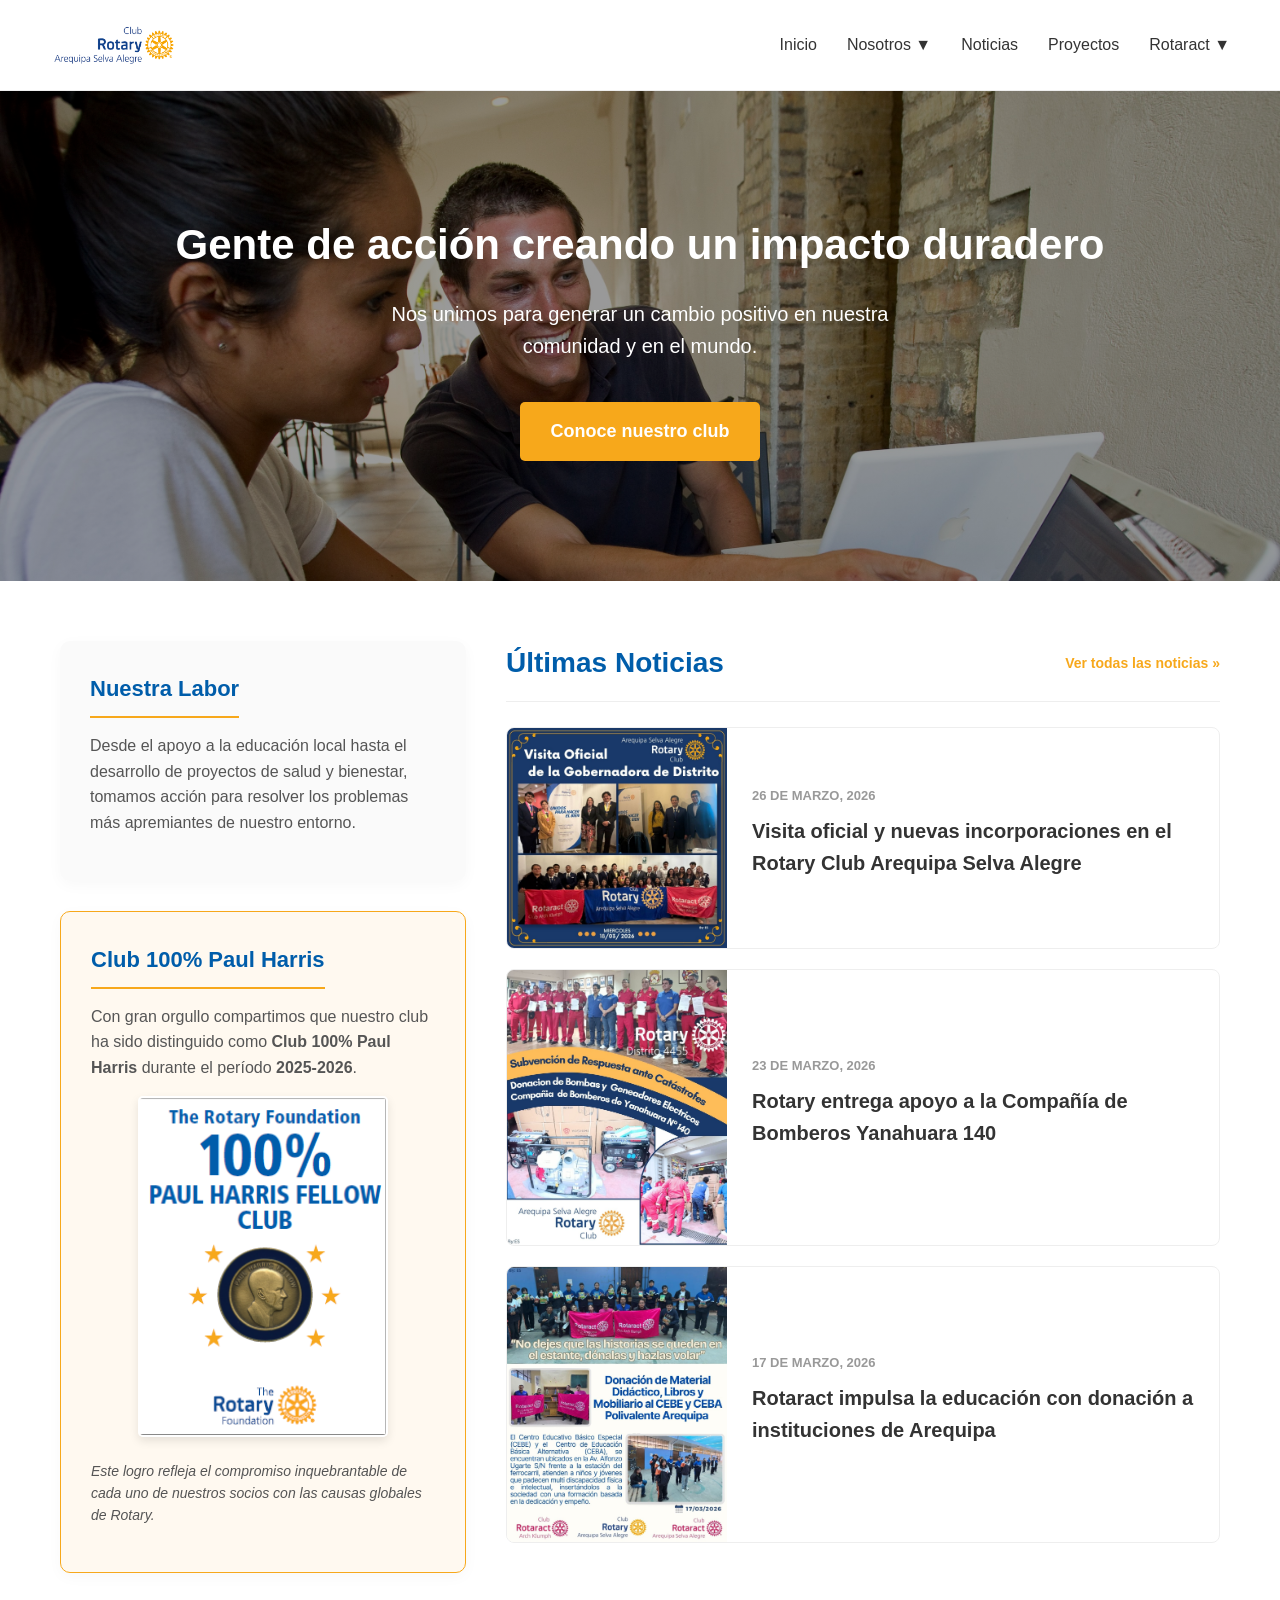
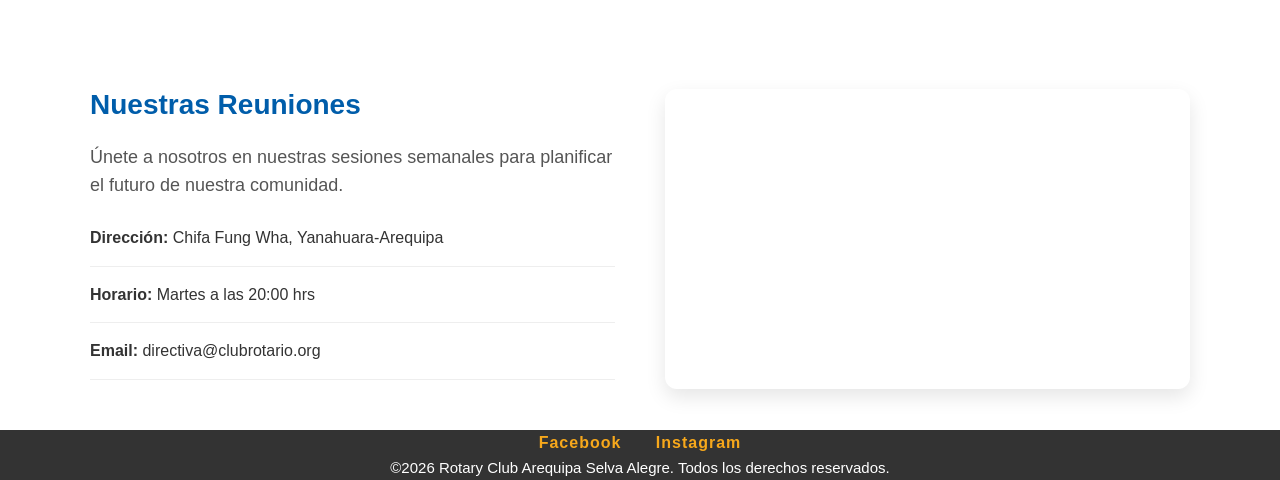
==== commit 3627b226: "Add files via upload" ====
--- a/index.html
+++ b/index.html
@@ -6,9 +6,11 @@
 	<title>Rotary Club Arequipa Selva Alegre</title>
 	
 	<link rel="stylesheet" href="estilos.css">
+	<link rel="icon" href="rueda.png" type="image/png">
 	
-	<link rel="icon" href="rueda.png" type="image/png">
+	<meta name="google-site-verification" content="rCVc6plmb45OxuyN9N61a1PTifQQaiXafzHMkQw6hS4" />
 </head>
+
 <body>
 	<header>
         <div class="logo">
@@ -61,17 +63,15 @@
 					<p>Desde el apoyo a la educación local hasta el desarrollo de proyectos de salud y bienestar, tomamos acción para resolver los problemas más apremiantes de nuestro entorno.</p>
 				</div>
 				
-				<div class="bloque-info">
-					<h3>Nuestras Reuniones</h3>
-					<p>Únete a nosotros en nuestras sesiones semanales para planificar el futuro de nuestra comunidad.</p>
-					<ul class="lista-datos-inicio">
-						<li><strong>Dirección:</strong> Chifa Fung Wha, Yanahuara-Arequipa</li>
-						<li><strong>Horario:</strong> Martes a las 20:00 hrs</li>
-						<li><strong>Email:</strong> directiva@clubrotario.org</li>
-					</ul>
-					<div class="mapa-pequeno">
-						<iframe src="https://maps.google.com/maps?q=Chifa+Fung+Wha,+Yanahuara,+Arequipa&output=embed" width="100%" height="250" style="border:0;" allowfullscreen="" loading="lazy" referrerpolicy="no-referrer-when-downgrade"></iframe>
-					</div>
+				<div class="bloque-info bloque-reconocimiento">
+    				<h3>Club 100% Paul Harris</h3>
+    				<p>Con gran orgullo compartimos que nuestro club ha sido distinguido como <strong>Club 100% Paul Harris</strong> durante el período <strong>2025-2026</strong>.</p>
+    
+				  <div class="foto-reconocimiento">
+        				<img src="paul_harris.png" alt="Reconocimiento Club 100% Paul Harris">
+    				</div>
+    
+    				<p class="nota-reconocimiento">Este logro refleja el compromiso inquebrantable de cada uno de nuestros socios con las causas globales de Rotary.</p>
 				</div>
 
 			</aside>
@@ -113,16 +113,38 @@
 			</div>
 			
 		</section>
+
+	  <section class="reuniones-inicio">
+			<div class="contenedor-reuniones">
+				
+				<div class="datos-reunion">
+					<h3>Nuestras Reuniones</h3>
+					<p>Únete a nosotros en nuestras sesiones semanales para planificar el futuro de nuestra comunidad.</p>
+					<ul class="lista-datos-inicio">
+						<li><strong>Dirección:</strong> Chifa Fung Wha, Yanahuara-Arequipa</li>
+						<li><strong>Horario:</strong> Martes a las 20:00 hrs</li>
+						<li><strong>Email:</strong> directiva@clubrotario.org</li>
+					</ul>
+				</div>
+
+				<div class="mapa-reunion">
+					<iframe src="https://maps.google.com/maps?q=Chifa+Fung+Wha,+Yanahuara,+Arequipa&output=embed" width="100%" height="300" style="border:0;" allowfullscreen="" loading="lazy" referrerpolicy="no-referrer-when-downgrade"></iframe>
+				</div>
+
+			</div>
+		</section>
+
 	</main>
 	
-<footer>
+	<footer>
 		<div class="footer-contenido">
-			<p>©2026 Rotary Club Arequipa Selva Alegre. Todos los derechos reservados.</p>
 			<div class="redes-sociales">
 				<a href="https://www.facebook.com/people/Rotary-Club-Arequipa-Selva-Alegre/100064563797551/" target="_blank">Facebook</a>
 				<a href="https://www.instagram.com/rotary_arequipa_selva_alegre/" target="_blank">Instagram</a>
 			</div>
+			<p>©2026 Rotary Club Arequipa Selva Alegre. Todos los derechos reservados.</p>
+
 		</div>
-</footer>
+	</footer>
 </body>
 </html>
--- a/estilos.css
+++ b/estilos.css
@@ -161,7 +161,7 @@
 .hero {
     background-image: linear-gradient(rgba(0,0,0,0.4), rgba(0,0,0,0.4)), url('20110217_HT_014.JPG'); 
     background-size: cover;
-    background-position: center;
+    background-position: auto;
     background-repeat: no-repeat;
     background-attachment: scroll;
     color: #FFFFFF;
@@ -201,7 +201,7 @@
 }
 
 .reuniones-inicio {
-    padding: 80px 20px;
+    padding: 20px 20px;
     background-color: #FFFFFF;
 }
 
@@ -355,6 +355,32 @@
 
 .info-noticia h4 a:hover { color: #005DAA; }
 .info-noticia p { color: #666666; font-size: 15px; }
+
+/* Estilos para el bloque de Reconocimiento */
+.bloque-reconocimiento {
+    border: 1px solid #F7A81B; /* Un borde dorado sutil */
+    background-color: #FFF9F0; /* Un fondo crema muy suave */
+}
+
+.foto-reconocimiento {
+    margin: 15px 0;
+    text-align: center;
+}
+
+.foto-reconocimiento img {
+    width: 100%;
+    max-width: 250px; /* Evita que la foto sea gigante */
+    border-radius: 5px;
+    box-shadow: 0 4px 10px rgba(0,0,0,0.1);
+    border: 2px solid #FFFFFF;
+}
+
+.nota-reconocimiento {
+    font-size: 14px;
+    font-style: italic;
+    color: #777777;
+    margin-top: 10px;
+}
 
 /* =========================================
    4. SECCIONES: NOSOTROS Y ROTARACT
@@ -553,7 +579,7 @@
 footer {
     background-color: #333333;
     color: #FFFFFF;
-    padding: 40px 20px;
+    padding: auto 20px;
     text-align: center;
 }
 
